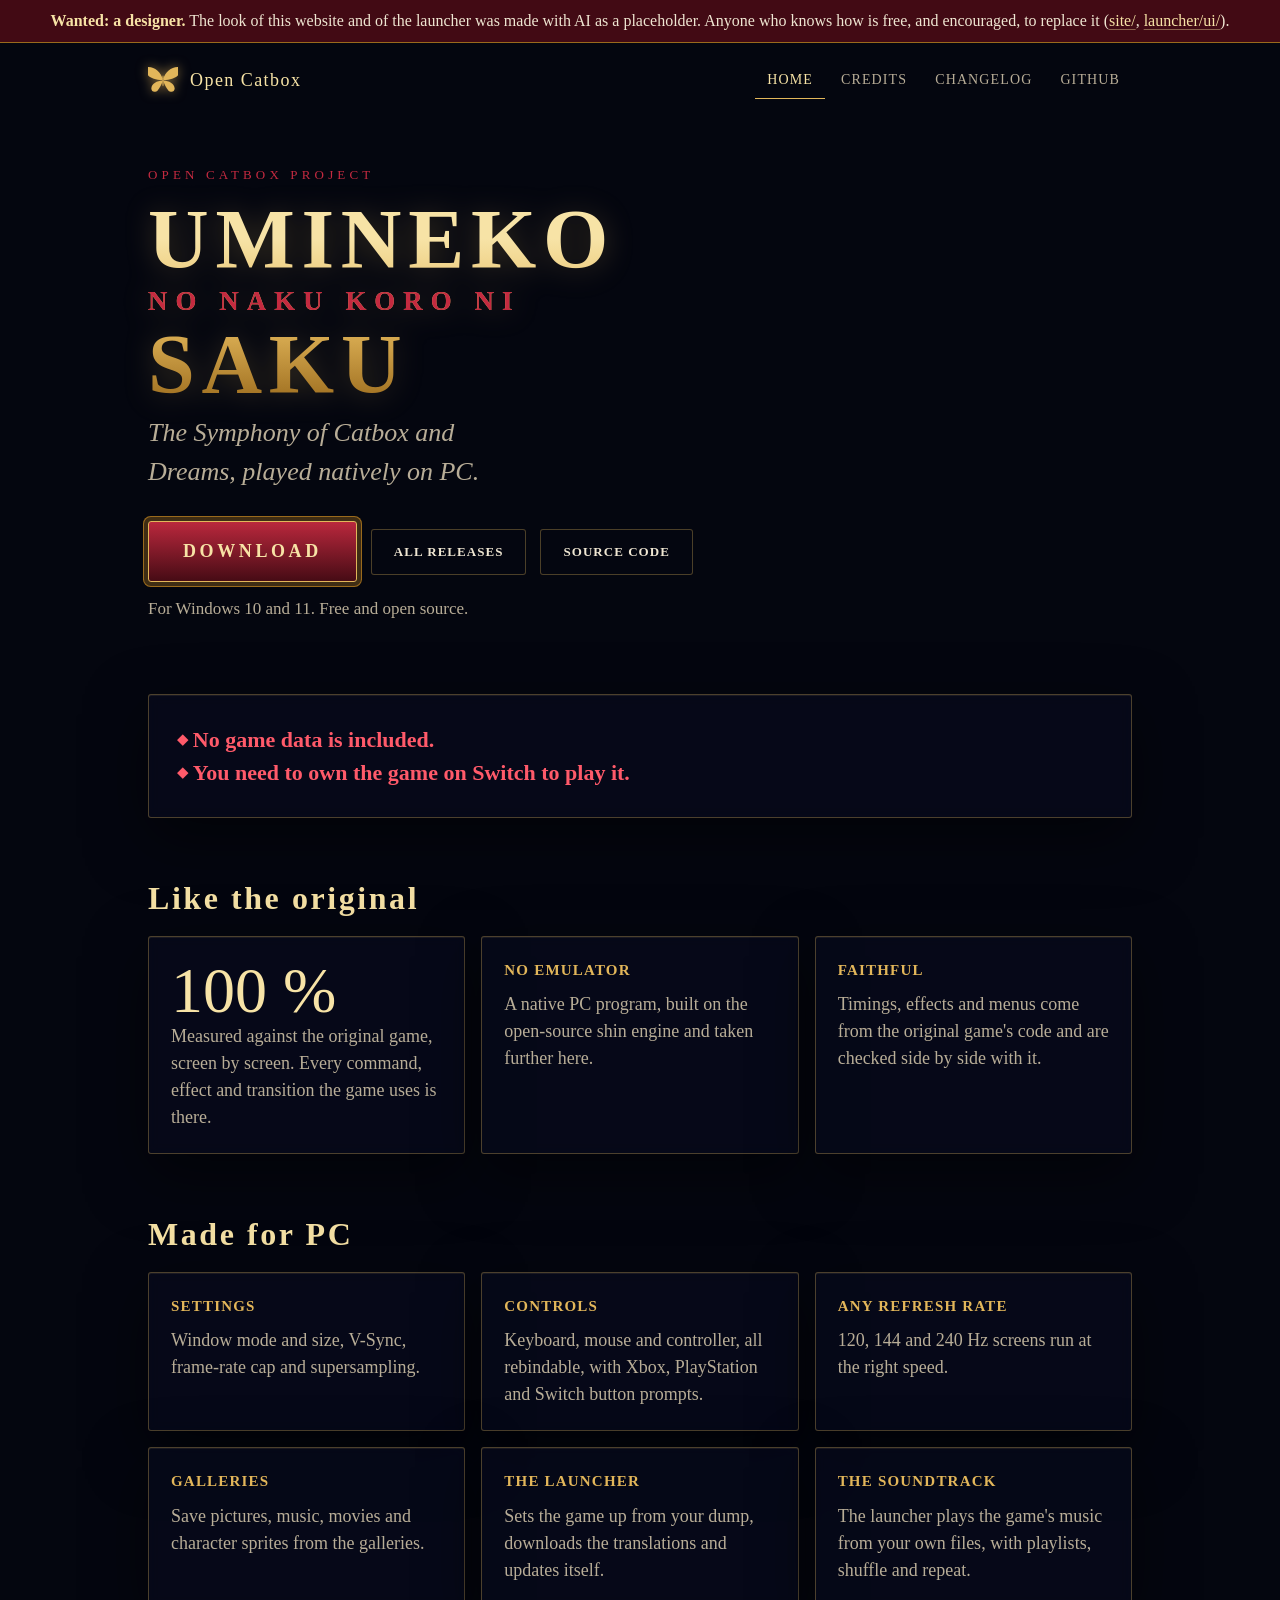
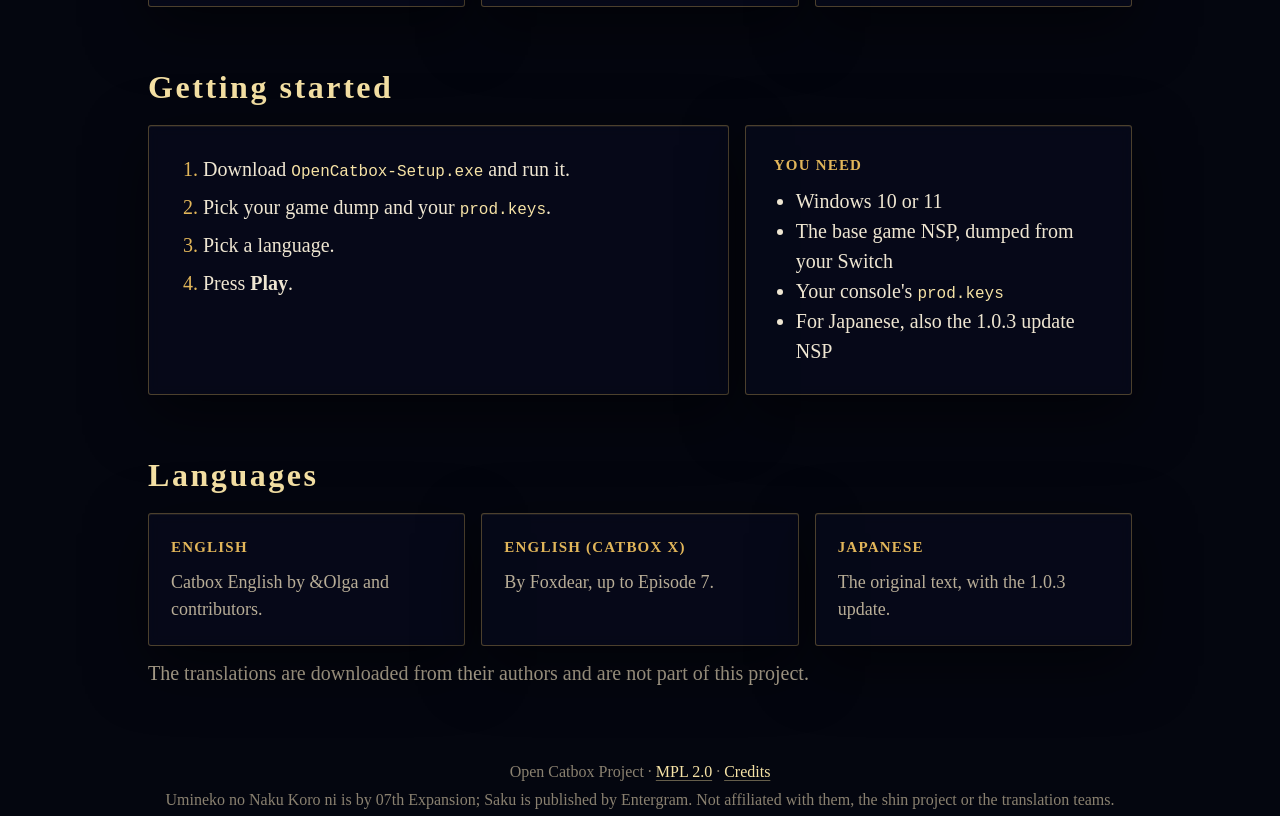
==== site/index.html @ db2952bb "Website: home and credits pages on GitHub Pages site/ holds the project's website in the launcher's " ====
<!doctype html>
<html lang="en">
<head>
  <meta charset="utf-8">
  <meta name="viewport" content="width=device-width, initial-scale=1">
  <title>Open Catbox Project</title>
  <meta name="description" content="Play Umineko: The Symphony of Catbox and Dreams natively on PC. Bring your own Switch copy of the game.">
  <link rel="icon" href="favicon.svg" type="image/svg+xml">
  <link rel="stylesheet" href="style.css">
</head>
<body>
  <canvas id="sky" aria-hidden="true"></canvas>
  <p class="notice"><strong>Wanted: a designer.</strong> The look of this website and of the launcher was made with AI as
    a placeholder. Anyone who knows how is free, and encouraged, to replace it
    (<a href="https://github.com/vVKamiVv/Open-Catbox-Project/tree/master/site">site/</a>,
    <a href="https://github.com/vVKamiVv/Open-Catbox-Project/tree/master/launcher/ui">launcher/ui/</a>).</p>

  <div class="page">
    <header class="wrap topbar">
      <a class="brand" href="./"><svg class="brand-mark" viewBox="180 190 664 620" aria-hidden="true"><path id="w" d="M520 470C560 330 700 200 850 210C930 216 900 330 840 400C790 460 660 500 530 500ZM528 510C640 520 760 570 770 680C778 760 690 790 630 730C580 680 545 600 522 530Z"/><use href="#w" transform="translate(1024 0) scale(-1 1)"/><ellipse cx="512" cy="520" rx="15" ry="118"/></svg>Open Catbox</a>
      <nav class="nav" aria-label="Site">
        <a href="./" aria-current="page">Home</a>
        <a href="credits.html">Credits</a>
        <a href="https://github.com/vVKamiVv/Open-Catbox-Project/blob/master/CHANGELOG.md">Changelog</a>
        <a href="https://github.com/vVKamiVv/Open-Catbox-Project">GitHub</a>
      </nav>
    </header>

    <main>
      <section class="wrap hero">
        <p class="kicker">Open Catbox Project</p>
        <h1 class="title">Umineko<span class="sub">no Naku Koro ni</span>Saku</h1>
        <p class="tagline">The Symphony of Catbox and Dreams, played natively on PC.</p>
        <div class="actions">
          <a class="btn play" href="https://github.com/vVKamiVv/Open-Catbox-Project/releases/latest/download/OpenCatbox-Setup.exe">Download</a>
          <a class="btn" href="https://github.com/vVKamiVv/Open-Catbox-Project/releases">All releases</a>
          <a class="btn" href="https://github.com/vVKamiVv/Open-Catbox-Project">Source code</a>
        </div>
        <p class="release" id="release">For Windows 10 and 11. Free and open source.</p>
      </section>

      <section class="wrap block">
        <div class="panel">
          <ul class="truths">
            <li><span class="red">No game data is included.</span></li>
            <li><span class="red">You need to own the game on Switch to play it.</span></li>
          </ul>
        </div>
      </section>

      <section class="wrap block">
        <h2 class="display">Like the original</h2>
        <div class="grid">
          <div class="panel">
            <p class="big">100 %</p>
            <p>Measured against the original game, screen by screen. Every command, effect and transition the game uses
              is there.</p>
          </div>
          <div class="panel">
            <h3>No emulator</h3>
            <p>A native PC program, built on the open-source shin engine and taken further here.</p>
          </div>
          <div class="panel">
            <h3>Faithful</h3>
            <p>Timings, effects and menus come from the original game's code and are checked side by side with it.</p>
          </div>
        </div>
      </section>

      <section class="wrap block">
        <h2 class="display">Made for PC</h2>
        <div class="grid">
          <div class="panel"><h3>Settings</h3><p>Window mode and size, V-Sync, frame-rate cap and supersampling.</p></div>
          <div class="panel"><h3>Controls</h3><p>Keyboard, mouse and controller, all rebindable, with Xbox, PlayStation
            and Switch button prompts.</p></div>
          <div class="panel"><h3>Any refresh rate</h3><p>120, 144 and 240 Hz screens run at the right speed.</p></div>
          <div class="panel"><h3>Galleries</h3><p>Save pictures, music, movies and character sprites from the
            galleries.</p></div>
          <div class="panel"><h3>The launcher</h3><p>Sets the game up from your dump, downloads the translations and
            updates itself.</p></div>
          <div class="panel"><h3>The soundtrack</h3><p>The launcher plays the game's music from your own files, with
            playlists, shuffle and repeat.</p></div>
        </div>
      </section>

      <section class="wrap block">
        <h2 class="display">Getting started</h2>
        <div class="two">
          <div class="panel">
            <ol class="steps">
              <li>Download <code>OpenCatbox-Setup.exe</code> and run it.</li>
              <li>Pick your game dump and your <code>prod.keys</code>.</li>
              <li>Pick a language.</li>
              <li>Press <strong>Play</strong>.</li>
            </ol>
          </div>
          <div class="panel">
            <h3>You need</h3>
            <ul>
              <li>Windows 10 or 11</li>
              <li>The base game NSP, dumped from your Switch</li>
              <li>Your console's <code>prod.keys</code></li>
              <li>For Japanese, also the 1.0.3 update NSP</li>
            </ul>
          </div>
        </div>
      </section>

      <section class="wrap block">
        <h2 class="display">Languages</h2>
        <div class="grid">
          <div class="panel"><h3>English</h3><p>Catbox English by &amp;Olga and contributors.</p></div>
          <div class="panel"><h3>English (Catbox X)</h3><p>By Foxdear, up to Episode 7.</p></div>
          <div class="panel"><h3>Japanese</h3><p>The original text, with the 1.0.3 update.</p></div>
        </div>
        <p class="dim" style="margin-top: 12px">The translations are downloaded from their authors and are not part of
          this project.</p>
      </section>
    </main>

    <footer class="wrap">
      <p>Open Catbox Project · <a href="https://github.com/vVKamiVv/Open-Catbox-Project/blob/master/LICENSE">MPL 2.0</a>
        · <a href="credits.html">Credits</a></p>
      <p>Umineko no Naku Koro ni is by 07th Expansion; Saku is published by Entergram. Not affiliated with them, the
        shin project or the translation teams.</p>
    </footer>
  </div>

  <script src="sky.js"></script>
  <script>
    // the newest release's version and size, from GitHub's API (the default text stays if it cannot be reached)
    fetch("https://api.github.com/repos/vVKamiVv/Open-Catbox-Project/releases/latest")
      .then((r) => (r.ok ? r.json() : Promise.reject(r.status)))
      .then((release) => {
        const setup = release.assets.find((a) => a.name === "OpenCatbox-Setup.exe");
        const size = setup ? ` · ${Math.round(setup.size / 1048576)} MB` : "";
        document.getElementById("release").textContent = `${release.tag_name} for Windows 10 and 11${size}. Free and open source.`;
      })
      .catch(() => {});
  </script>
</body>
</html>
---- site/style.css ----
/* The project's website (site/). Same look as the launcher: its tokens, fonts (fonts/) and animated sky (sky.js)
   are copied from launcher/ui by the Pages workflow. The look was made with AI as a placeholder: replace it freely. */

/* 1. Fonts */
@font-face { font-family: "Cinzel"; src: url("fonts/Cinzel.ttf") format("truetype"); font-weight: 400 900; font-display: swap; }
@font-face { font-family: "Cormorant Garamond"; src: url("fonts/CormorantGaramond.ttf") format("truetype"); font-weight: 300 700; font-display: swap; }
@font-face { font-family: "Cormorant Garamond"; src: url("fonts/CormorantGaramond-Italic.ttf") format("truetype"); font-weight: 300 700; font-style: italic; font-display: swap; }

/* 2. Design tokens (as in launcher/ui/style.css; sky.js reads the night and gold ones) */
:root {
  color-scheme: dark;
  --night-0: #04060f;
  --night-1: #0a1130;
  --night-2: #18234f;
  --crimson: #8e1b2b;
  --crimson-bright: #c42a40;
  --crimson-deep: #4a0c16;
  --gold: #e2b65a;
  --gold-light: #f7e3a6;
  --gold-dark: #9a6a1c;
  --ink: #efe6d2;
  --ink-dim: #b8ad97;
  --ink-faint: #8a8170;
  --red-truth: #ff5a6a;

  --panel-bg: rgba(8, 10, 28, 0.72);
  --panel-border: rgba(226, 182, 90, 0.32);
  --glow-gold: 0 0 18px rgba(226, 182, 90, 0.45);

  --font-display: "Cinzel", "Trajan Pro", serif;
  --font-body: "Cormorant Garamond", Garamond, Georgia, serif;
  --radius: 3px;
  --pad: 28px;
  --width: 1040px;
}

/* 3. Base */
*, *::before, *::after { box-sizing: border-box; }
html { scroll-behavior: smooth; }
body {
  margin: 0; min-height: 100vh;
  background: var(--night-0); color: var(--ink);
  font: 500 20px/1.5 var(--font-body);
  font-variant-numeric: lining-nums;
}
#sky { position: fixed; inset: 0; width: 100%; height: 100%; z-index: 0; }
.page { position: relative; z-index: 1; }
a { color: var(--gold-light); text-decoration-color: rgba(247, 227, 166, 0.4); text-underline-offset: 3px; }
a:hover { color: #fff; }
:focus-visible { outline: 2px solid var(--gold); outline-offset: 2px; }
code { font-family: Consolas, "Cascadia Mono", monospace; font-size: 0.8em; color: var(--gold-light); }
.wrap { width: 100%; max-width: var(--width); margin: 0 auto; padding: 0 var(--pad); }
.display, .title, .kicker, .nav a, .btn, h3, .brand {
  font-family: var(--font-display); letter-spacing: 0.08em;
}
.display { font-weight: 600; font-size: 32px; margin: 0 0 14px; color: var(--gold-light); }
h3 { font-size: 15px; font-weight: 600; color: var(--gold); margin: 0 0 10px; text-transform: uppercase; }
p { margin: 0 0 12px; }
.dim { color: var(--ink-dim); }

/* 4. The notice at the top of every page */
.notice {
  position: relative; z-index: 2; margin: 0; padding: 9px var(--pad); text-align: center;
  font-size: 16px; color: var(--ink); background: rgba(74, 12, 22, 0.9); border-bottom: 1px solid var(--gold-dark);
}
.notice strong { color: var(--gold-light); }

/* 5. Header */
.topbar { display: flex; align-items: center; justify-content: space-between; gap: 16px; padding-top: 18px; padding-bottom: 18px; }
.brand { display: flex; align-items: center; gap: 12px; font-size: 18px; color: var(--gold-light); text-decoration: none; }
.brand-mark { width: 30px; height: 28px; fill: var(--gold); filter: drop-shadow(0 0 6px rgba(226, 182, 90, 0.6)); flex: none; }
.nav { display: flex; gap: 4px; flex-wrap: wrap; }
.nav a {
  color: var(--ink-dim); text-decoration: none; font-size: 14px; text-transform: uppercase; padding: 8px 12px;
  border-bottom: 1px solid transparent;
}
.nav a:hover { color: var(--ink); }
.nav a[aria-current="page"] { color: var(--gold-light); border-bottom-color: var(--gold); }

/* 6. Hero */
.hero { padding-top: 48px; padding-bottom: 72px; }
.kicker { margin: 0; font-size: 13px; text-transform: uppercase; letter-spacing: 0.32em; color: var(--crimson-bright); }
.title {
  margin: 12px 0 6px; font-weight: 700; font-size: clamp(44px, 9vw, 84px); line-height: 1.02; text-transform: uppercase;
  background: linear-gradient(to bottom, var(--gold-light) 20%, var(--gold) 60%, var(--gold-dark));
  -webkit-background-clip: text; background-clip: text; color: transparent;
  filter: drop-shadow(0 2px 14px rgba(226, 182, 90, 0.25));
}
.title .sub { display: block; font-size: 0.32em; letter-spacing: 0.3em; color: var(--crimson-bright); -webkit-text-fill-color: var(--crimson-bright); margin: 6px 0; }
.tagline { font-size: 26px; font-style: italic; color: var(--ink-dim); margin: 0 0 30px; max-width: 30ch; }
.actions { display: flex; flex-wrap: wrap; gap: 14px; align-items: center; }
.btn {
  display: inline-block; font-size: 13px; font-weight: 600; text-transform: uppercase; text-decoration: none;
  padding: 12px 22px; border-radius: var(--radius); border: 1px solid var(--panel-border); color: var(--ink);
  background: rgba(4, 6, 18, 0.5);
}
.btn:hover { border-color: var(--gold); color: var(--gold-light); }
.btn.play {
  font-size: 18px; letter-spacing: 0.2em; padding: 16px 34px;
  background: linear-gradient(to bottom, rgba(196, 42, 64, 0.95), rgba(74, 12, 22, 0.95));
  border: 1px solid var(--gold); color: var(--gold-light);
  box-shadow: 0 0 0 4px rgba(4, 6, 15, 0.6), 0 0 0 5px var(--gold-dark);
}
.btn.play:hover { color: #fff; box-shadow: 0 0 0 4px rgba(4, 6, 15, 0.6), 0 0 0 5px var(--gold), var(--glow-gold); }
.release { margin: 14px 0 0; font-size: 17px; color: var(--ink-dim); }

/* 7. Sections */
section.block { padding-bottom: 56px; }
.panel {
  background: var(--panel-bg); border: 1px solid var(--panel-border); border-radius: var(--radius);
  padding: var(--pad); backdrop-filter: blur(6px);
  box-shadow: 0 20px 60px rgba(0, 0, 0, 0.5), inset 0 1px 0 rgba(247, 227, 166, 0.08);
}
.red { color: var(--red-truth); font-weight: 700; }
.truths { list-style: none; margin: 0; padding: 0; font-size: 22px; }
.truths li::before { content: "◆ "; color: var(--red-truth); font-size: 0.7em; vertical-align: 0.15em; }
.grid { display: grid; grid-template-columns: repeat(auto-fit, minmax(260px, 1fr)); gap: 16px; }
.grid .panel { padding: 22px; }
.grid .panel p { margin: 0; color: var(--ink-dim); font-size: 18px; }
.grid .panel .big { font-family: var(--font-display); font-size: clamp(40px, 7vw, 64px); color: var(--gold-light); margin: 0; line-height: 1; }
.steps { margin: 0; padding-left: 1.3em; }
.steps li { margin-bottom: 8px; }
.steps li::marker { color: var(--gold); font-family: var(--font-display); }
.two { display: grid; grid-template-columns: 3fr 2fr; gap: 16px; }
.two ul { margin: 0; padding-left: 1.1em; }

/* 8. Credits */
.people { display: grid; grid-template-columns: repeat(auto-fill, minmax(230px, 1fr)); gap: 14px; margin-top: 14px; }
.person {
  display: flex; gap: 14px; align-items: center; padding: 14px; text-decoration: none; color: var(--ink);
  background: rgba(4, 6, 18, 0.55); border: 1px solid var(--panel-border); border-radius: var(--radius);
}
a.person:hover { border-color: var(--gold); color: var(--ink); }
.person img { width: 64px; height: 64px; border-radius: 50%; border: 1px solid var(--gold-dark); flex: none; background: var(--night-1); }
.person strong { display: block; color: var(--gold-light); font-size: 21px; line-height: 1.15; }
.person span { display: block; color: var(--ink-dim); font-size: 16px; line-height: 1.3; }
section.panel + section.panel { margin-top: 16px; }

/* 9. Footer */
footer { padding-bottom: 40px; color: var(--ink-faint); font-size: 16px; text-align: center; }
footer p { margin: 4px 0; }

@media (max-width: 720px) {
  :root { --pad: 16px; }
  body { font-size: 18px; }
  .topbar { flex-direction: column; align-items: flex-start; }
  .two { grid-template-columns: 1fr; }
  .tagline { font-size: 22px; }
}
@media (prefers-reduced-motion: reduce) { html { scroll-behavior: auto; } }
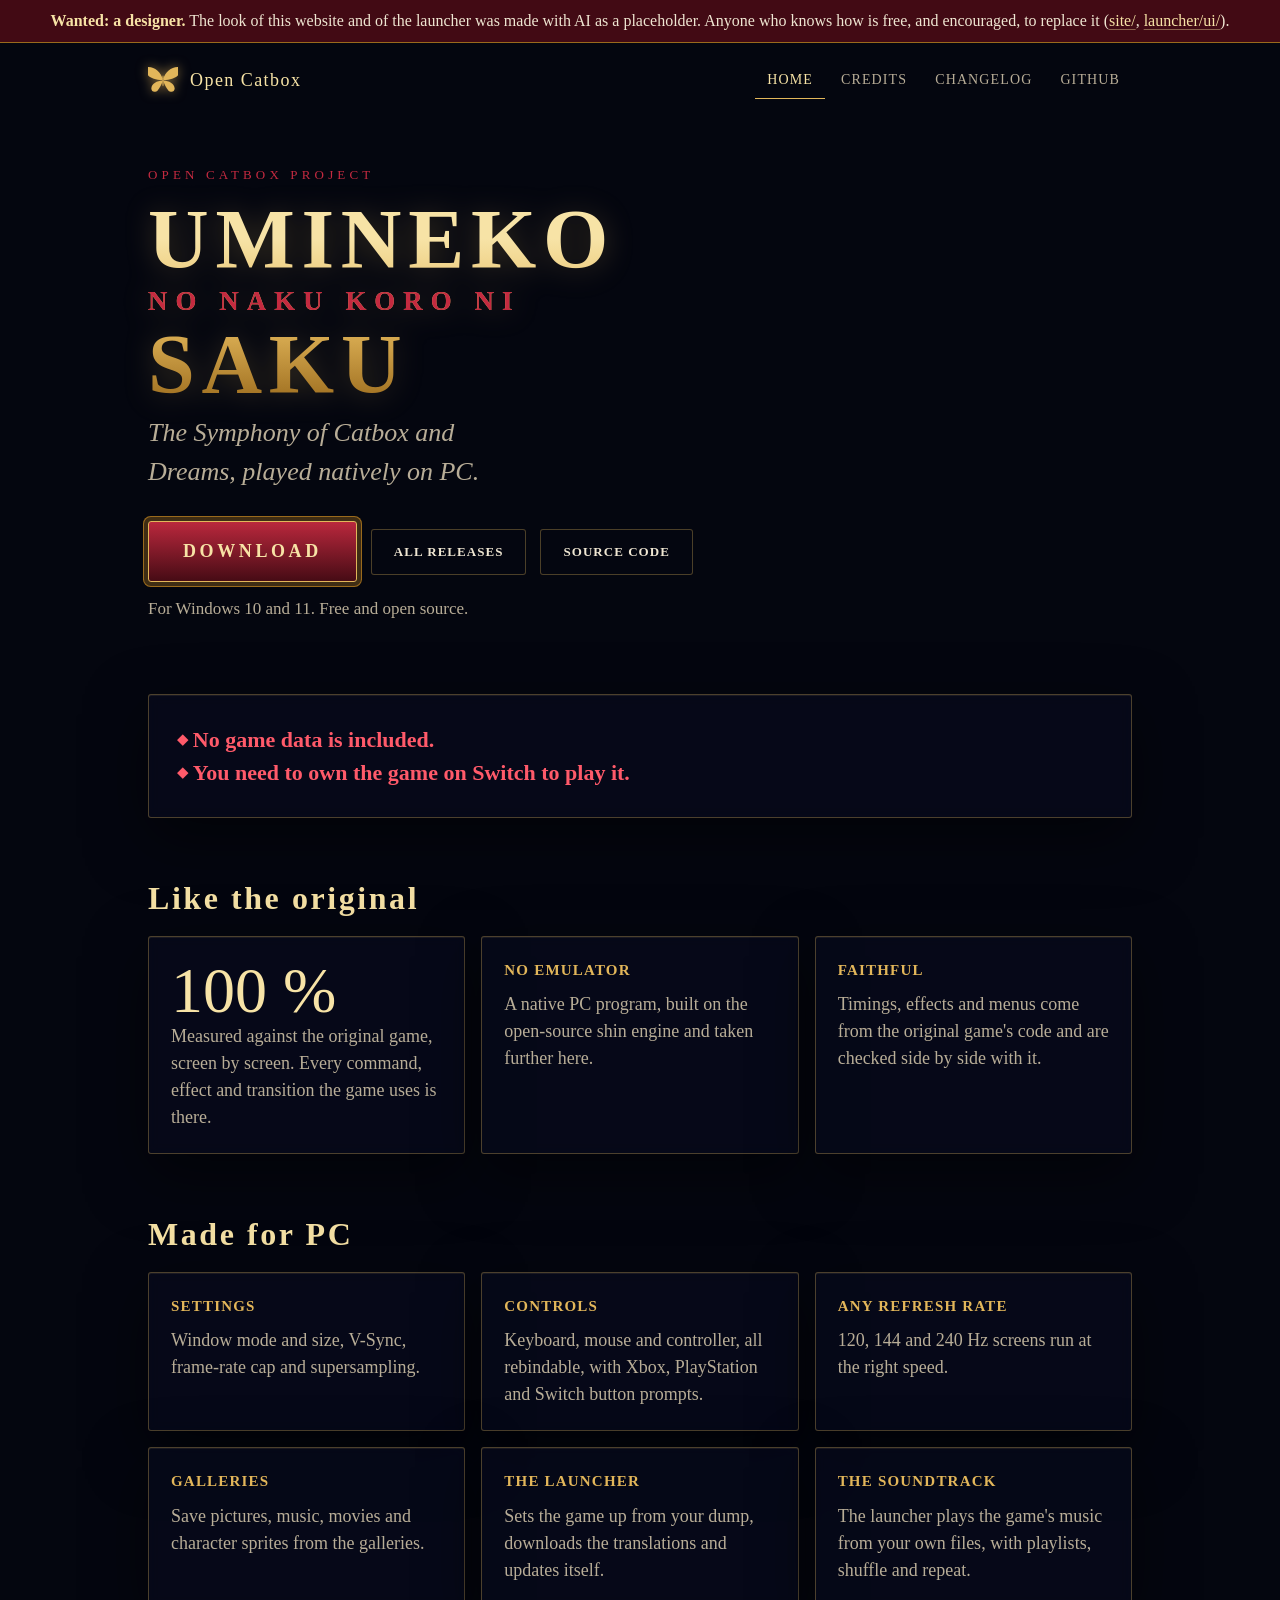
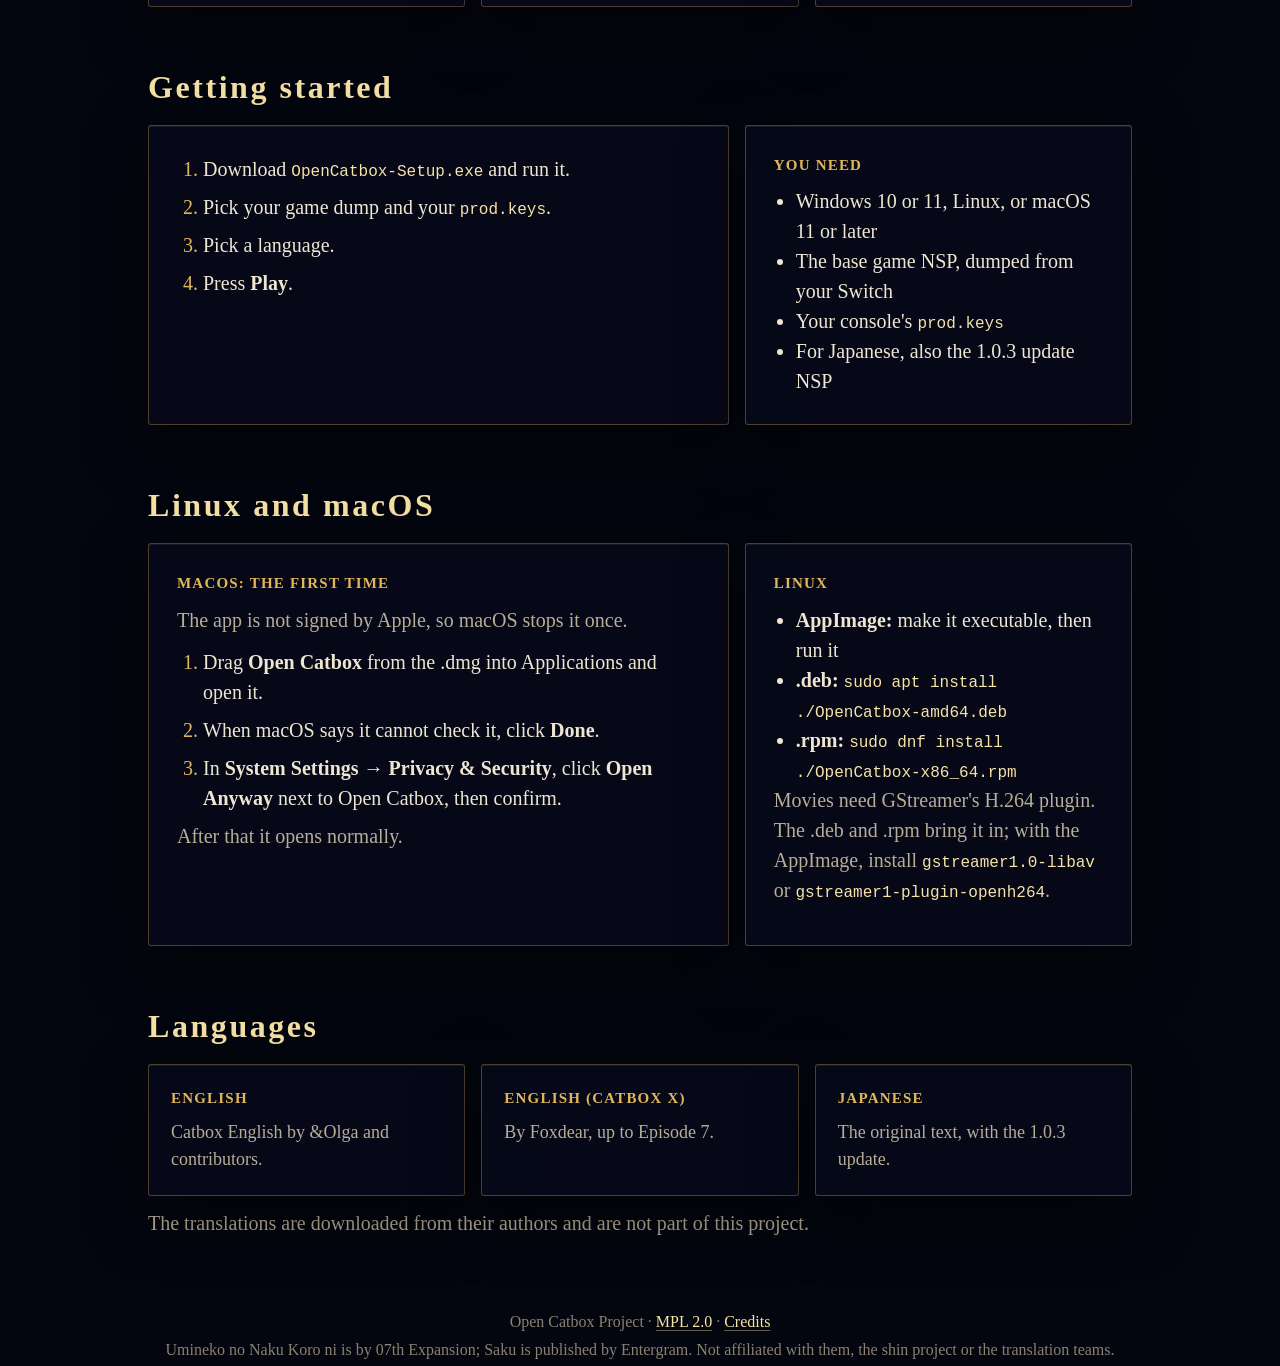
==== commit eb716a76: "Docs for Linux and macOS; launcher icons drawn README and website: the Linux packages (AppImage, .de" ====
--- a/site/index.html
+++ b/site/index.html
@@ -32,11 +32,12 @@
         <h1 class="title">Umineko<span class="sub">no Naku Koro ni</span>Saku</h1>
         <p class="tagline">The Symphony of Catbox and Dreams, played natively on PC.</p>
         <div class="actions">
-          <a class="btn play" href="https://github.com/vVKamiVv/Open-Catbox-Project/releases/latest/download/OpenCatbox-Setup.exe">Download</a>
+          <a class="btn play" id="download" href="https://github.com/vVKamiVv/Open-Catbox-Project/releases/latest/download/OpenCatbox-Setup.exe">Download</a>
           <a class="btn" href="https://github.com/vVKamiVv/Open-Catbox-Project/releases">All releases</a>
           <a class="btn" href="https://github.com/vVKamiVv/Open-Catbox-Project">Source code</a>
         </div>
         <p class="release" id="release">For Windows 10 and 11. Free and open source.</p>
+        <p class="release" id="packages" hidden></p>
       </section>
 
       <section class="wrap block">
@@ -97,11 +98,38 @@
           <div class="panel">
             <h3>You need</h3>
             <ul>
-              <li>Windows 10 or 11</li>
+              <li>Windows 10 or 11, Linux, or macOS 11 or later</li>
               <li>The base game NSP, dumped from your Switch</li>
               <li>Your console's <code>prod.keys</code></li>
               <li>For Japanese, also the 1.0.3 update NSP</li>
             </ul>
+          </div>
+        </div>
+      </section>
+
+      <section class="wrap block">
+        <h2 class="display">Linux and macOS</h2>
+        <div class="two">
+          <div class="panel">
+            <h3>macOS: the first time</h3>
+            <p class="dim">The app is not signed by Apple, so macOS stops it once.</p>
+            <ol class="steps">
+              <li>Drag <strong>Open Catbox</strong> from the .dmg into Applications and open it.</li>
+              <li>When macOS says it cannot check it, click <strong>Done</strong>.</li>
+              <li>In <strong>System Settings → Privacy &amp; Security</strong>, click <strong>Open Anyway</strong>
+                next to Open Catbox, then confirm.</li>
+            </ol>
+            <p class="dim">After that it opens normally.</p>
+          </div>
+          <div class="panel">
+            <h3>Linux</h3>
+            <ul>
+              <li><strong>AppImage:</strong> make it executable, then run it</li>
+              <li><strong>.deb:</strong> <code>sudo apt install ./OpenCatbox-amd64.deb</code></li>
+              <li><strong>.rpm:</strong> <code>sudo dnf install ./OpenCatbox-x86_64.rpm</code></li>
+            </ul>
+            <p class="dim">Movies need GStreamer's H.264 plugin. The .deb and .rpm bring it in; with the AppImage,
+              install <code>gstreamer1.0-libav</code> or <code>gstreamer1-plugin-openh264</code>.</p>
           </div>
         </div>
       </section>
@@ -128,13 +156,42 @@
 
   <script src="sky.js"></script>
   <script>
-    // the newest release's version and size, from GitHub's API (the default text stays if it cannot be reached)
+    // the newest release from GitHub's API: the download for this visitor's system, if the release has it, and every
+    // package it has (the default Windows link and text stay if it cannot be reached)
+    const PACKAGES = [
+      { file: "OpenCatbox-Setup.exe", label: "Windows", os: "windows" },
+      { file: "OpenCatbox-macOS.dmg", label: "macOS", os: "mac" },
+      { file: "OpenCatbox-x86_64.AppImage", label: "Linux AppImage", os: "linux" },
+      { file: "OpenCatbox-amd64.deb", label: ".deb (Debian, Ubuntu)" },
+      { file: "OpenCatbox-x86_64.rpm", label: ".rpm (Fedora)" },
+    ];
+    const ua = navigator.userAgent;
+    const os = /Mac OS X|Macintosh/.test(ua) ? "mac" : /Linux|X11/.test(ua) && !/Android/.test(ua) ? "linux" : "windows";
     fetch("https://api.github.com/repos/vVKamiVv/Open-Catbox-Project/releases/latest")
       .then((r) => (r.ok ? r.json() : Promise.reject(r.status)))
       .then((release) => {
-        const setup = release.assets.find((a) => a.name === "OpenCatbox-Setup.exe");
-        const size = setup ? ` · ${Math.round(setup.size / 1048576)} MB` : "";
-        document.getElementById("release").textContent = `${release.tag_name} for Windows 10 and 11${size}. Free and open source.`;
+        const has = (file) => release.assets.find((a) => a.name === file);
+        const available = PACKAGES.filter((p) => has(p.file));
+        const mine = available.find((p) => p.os === os) ?? available.find((p) => p.os === "windows");
+        if (!mine) return;
+        const asset = has(mine.file);
+        const button = document.getElementById("download");
+        button.href = asset.browser_download_url;
+        button.textContent = `Download for ${mine.label.replace(" AppImage", "")}`;
+        const size = ` · ${Math.round(asset.size / 1048576)} MB`;
+        document.getElementById("release").textContent = `${release.tag_name}${size}. Free and open source.`;
+        if (available.length > 1) {
+          const list = document.getElementById("packages");
+          list.append("Also: ");
+          available.filter((p) => p !== mine).forEach((p, i) => {
+            if (i) list.append(" · ");
+            const link = document.createElement("a");
+            link.href = has(p.file).browser_download_url;
+            link.textContent = p.label;
+            list.append(link);
+          });
+          list.hidden = false;
+        }
       })
       .catch(() => {});
   </script>
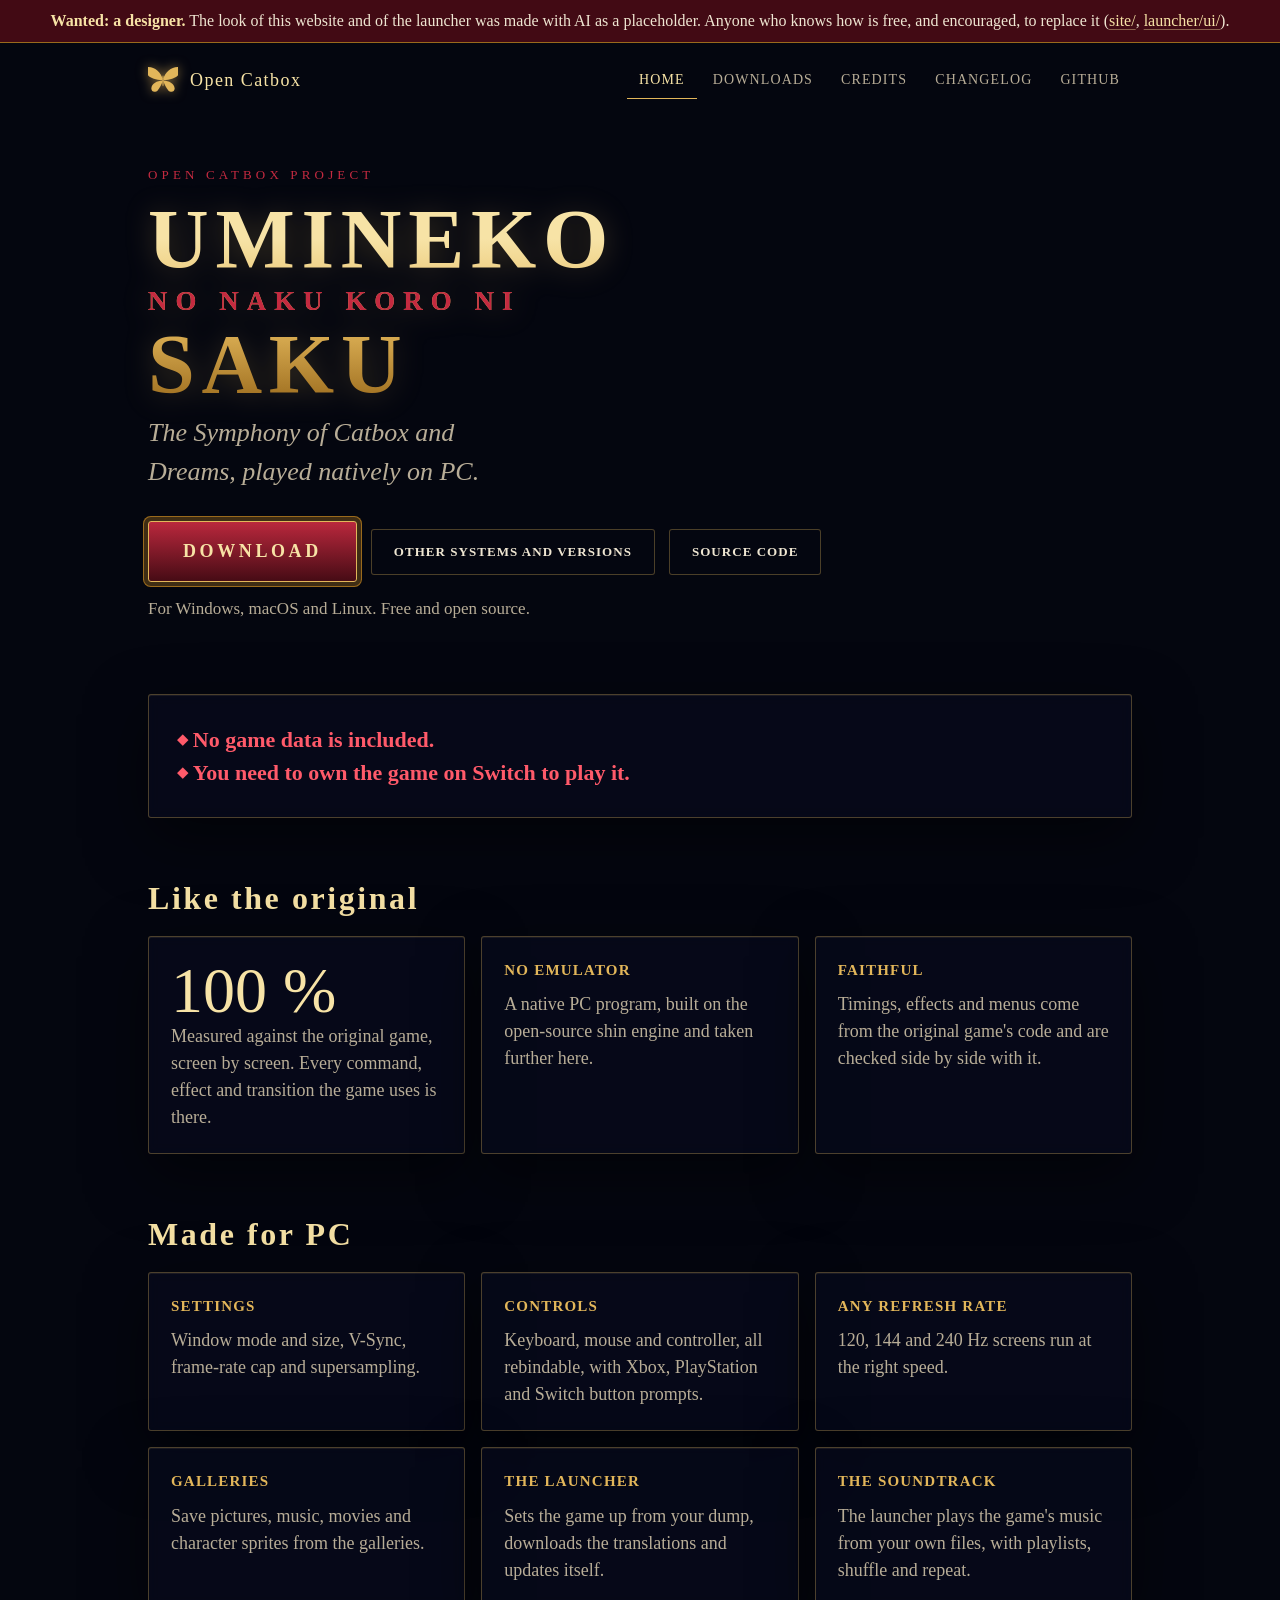
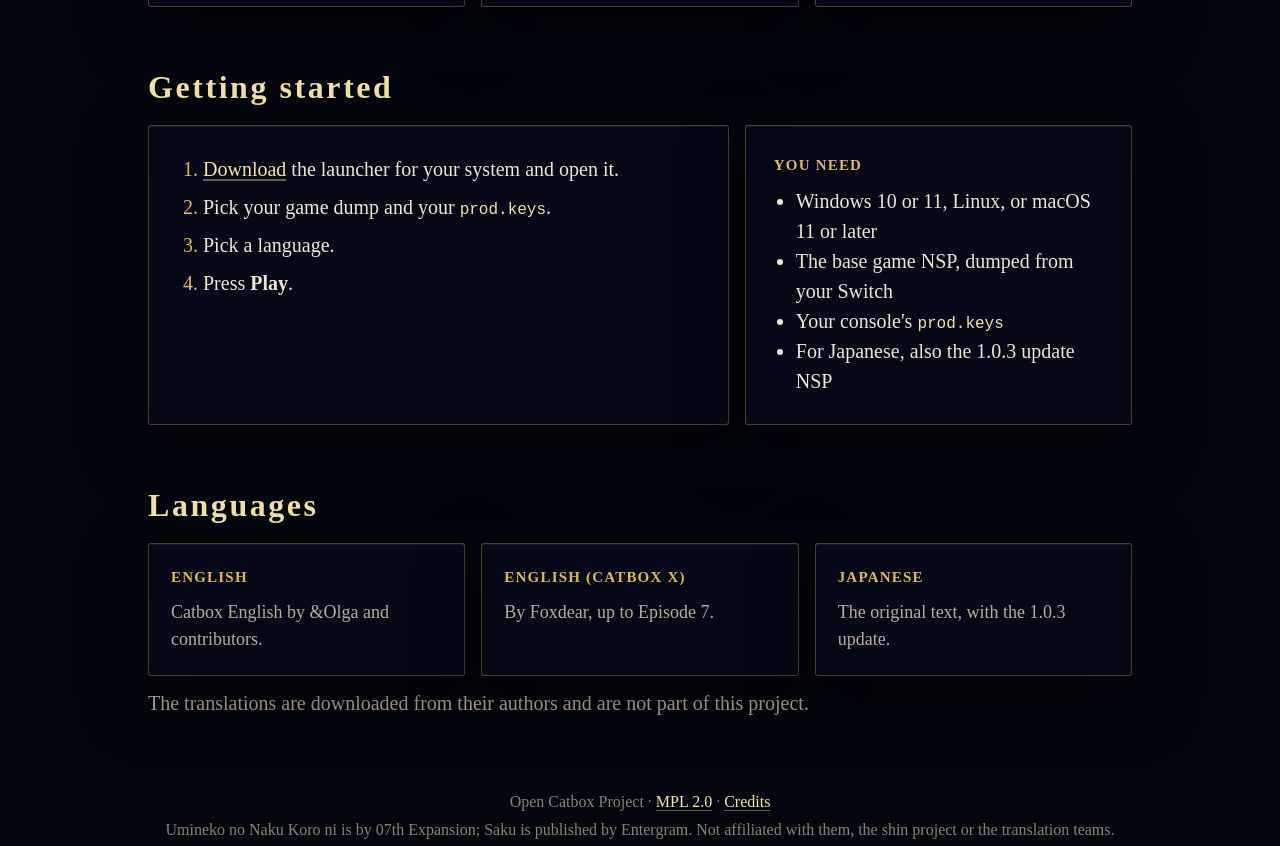
==== commit 8f14e8b2: "Website: a Downloads page Every package of the latest release (Windows, macOS, AppImage, .deb, .rpm)" ====
--- a/site/index.html
+++ b/site/index.html
@@ -20,6 +20,7 @@
       <a class="brand" href="./"><svg class="brand-mark" viewBox="180 190 664 620" aria-hidden="true"><path id="w" d="M520 470C560 330 700 200 850 210C930 216 900 330 840 400C790 460 660 500 530 500ZM528 510C640 520 760 570 770 680C778 760 690 790 630 730C580 680 545 600 522 530Z"/><use href="#w" transform="translate(1024 0) scale(-1 1)"/><ellipse cx="512" cy="520" rx="15" ry="118"/></svg>Open Catbox</a>
       <nav class="nav" aria-label="Site">
         <a href="./" aria-current="page">Home</a>
+        <a href="downloads.html">Downloads</a>
         <a href="credits.html">Credits</a>
         <a href="https://github.com/vVKamiVv/Open-Catbox-Project/blob/master/CHANGELOG.md">Changelog</a>
         <a href="https://github.com/vVKamiVv/Open-Catbox-Project">GitHub</a>
@@ -33,11 +34,10 @@
         <p class="tagline">The Symphony of Catbox and Dreams, played natively on PC.</p>
         <div class="actions">
           <a class="btn play" id="download" href="https://github.com/vVKamiVv/Open-Catbox-Project/releases/latest/download/OpenCatbox-Setup.exe">Download</a>
-          <a class="btn" href="https://github.com/vVKamiVv/Open-Catbox-Project/releases">All releases</a>
+          <a class="btn" href="downloads.html">Other systems and versions</a>
           <a class="btn" href="https://github.com/vVKamiVv/Open-Catbox-Project">Source code</a>
         </div>
-        <p class="release" id="release">For Windows 10 and 11. Free and open source.</p>
-        <p class="release" id="packages" hidden></p>
+        <p class="release" id="release">For Windows, macOS and Linux. Free and open source.</p>
       </section>
 
       <section class="wrap block">
@@ -89,7 +89,7 @@
         <div class="two">
           <div class="panel">
             <ol class="steps">
-              <li>Download <code>OpenCatbox-Setup.exe</code> and run it.</li>
+              <li><a href="downloads.html">Download</a> the launcher for your system and open it.</li>
               <li>Pick your game dump and your <code>prod.keys</code>.</li>
               <li>Pick a language.</li>
               <li>Press <strong>Play</strong>.</li>
@@ -103,33 +103,6 @@
               <li>Your console's <code>prod.keys</code></li>
               <li>For Japanese, also the 1.0.3 update NSP</li>
             </ul>
-          </div>
-        </div>
-      </section>
-
-      <section class="wrap block">
-        <h2 class="display">Linux and macOS</h2>
-        <div class="two">
-          <div class="panel">
-            <h3>macOS: the first time</h3>
-            <p class="dim">The app is not signed by Apple, so macOS stops it once.</p>
-            <ol class="steps">
-              <li>Drag <strong>Open Catbox</strong> from the .dmg into Applications and open it.</li>
-              <li>When macOS says it cannot check it, click <strong>Done</strong>.</li>
-              <li>In <strong>System Settings → Privacy &amp; Security</strong>, click <strong>Open Anyway</strong>
-                next to Open Catbox, then confirm.</li>
-            </ol>
-            <p class="dim">After that it opens normally.</p>
-          </div>
-          <div class="panel">
-            <h3>Linux</h3>
-            <ul>
-              <li><strong>AppImage:</strong> make it executable, then run it</li>
-              <li><strong>.deb:</strong> <code>sudo apt install ./OpenCatbox-amd64.deb</code></li>
-              <li><strong>.rpm:</strong> <code>sudo dnf install ./OpenCatbox-x86_64.rpm</code></li>
-            </ul>
-            <p class="dim">Movies need GStreamer's H.264 plugin. The .deb and .rpm bring it in; with the AppImage,
-              install <code>gstreamer1.0-libav</code> or <code>gstreamer1-plugin-openh264</code>.</p>
           </div>
         </div>
       </section>
@@ -156,8 +129,8 @@
 
   <script src="sky.js"></script>
   <script>
-    // the newest release from GitHub's API: the download for this visitor's system, if the release has it, and every
-    // package it has (the default Windows link and text stay if it cannot be reached)
+    // the newest release from GitHub's API: the download for this visitor's system, if the release has it (the
+    // default Windows link and text stay if it cannot be reached; every package is on downloads.html)
     const PACKAGES = [
       { file: "OpenCatbox-Setup.exe", label: "Windows", os: "windows" },
       { file: "OpenCatbox-macOS.dmg", label: "macOS", os: "mac" },
@@ -180,18 +153,6 @@
         button.textContent = `Download for ${mine.label.replace(" AppImage", "")}`;
         const size = ` · ${Math.round(asset.size / 1048576)} MB`;
         document.getElementById("release").textContent = `${release.tag_name}${size}. Free and open source.`;
-        if (available.length > 1) {
-          const list = document.getElementById("packages");
-          list.append("Also: ");
-          available.filter((p) => p !== mine).forEach((p, i) => {
-            if (i) list.append(" · ");
-            const link = document.createElement("a");
-            link.href = has(p.file).browser_download_url;
-            link.textContent = p.label;
-            list.append(link);
-          });
-          list.hidden = false;
-        }
       })
       .catch(() => {});
   </script>
--- a/site/style.css
+++ b/site/style.css
@@ -124,7 +124,24 @@
 .two { display: grid; grid-template-columns: 3fr 2fr; gap: 16px; }
 .two ul { margin: 0; padding-left: 1.1em; }
 
-/* 8. Credits */
+/* 8. Downloads */
+.hero.short { padding-bottom: 32px; }
+.systems { display: grid; grid-template-columns: repeat(auto-fit, minmax(290px, 1fr)); gap: 16px; align-items: start; }
+.system { position: relative; }
+.system .display { font-size: 26px; margin-bottom: 4px; }
+.system.mine { border-color: var(--gold); box-shadow: 0 20px 60px rgba(0, 0, 0, 0.5), var(--glow-gold); }
+.yours { position: absolute; top: 14px; right: 18px; margin: 0; font-size: 13px; color: var(--gold); font-family: var(--font-display); letter-spacing: 0.08em; text-transform: uppercase; }
+.buttons { display: flex; flex-wrap: wrap; gap: 10px; margin: 16px 0 18px; }
+.buttons .btn.play { font-size: 15px; padding: 12px 22px; letter-spacing: 0.12em; }
+.size { text-transform: none; letter-spacing: 0; font-family: var(--font-body); font-weight: 600; font-size: 1.1em; }
+.system ul { margin: 0 0 12px; padding-left: 1.1em; }
+.caution { margin-top: 16px; }
+.plain { margin: 0; padding-left: 1.1em; }
+.versions { list-style: none; margin: 0; padding: 0; }
+.versions li { display: flex; flex-wrap: wrap; gap: 6px 16px; align-items: baseline; padding: 10px 0; border-top: 1px solid rgba(226, 182, 90, 0.15); }
+.versions .tag { font-family: var(--font-display); min-width: 5em; }
+
+/* 9. Credits */
 .people { display: grid; grid-template-columns: repeat(auto-fill, minmax(230px, 1fr)); gap: 14px; margin-top: 14px; }
 .person {
   display: flex; gap: 14px; align-items: center; padding: 14px; text-decoration: none; color: var(--ink);
@@ -136,7 +153,7 @@
 .person span { display: block; color: var(--ink-dim); font-size: 16px; line-height: 1.3; }
 section.panel + section.panel { margin-top: 16px; }
 
-/* 9. Footer */
+/* 10. Footer */
 footer { padding-bottom: 40px; color: var(--ink-faint); font-size: 16px; text-align: center; }
 footer p { margin: 4px 0; }
 
